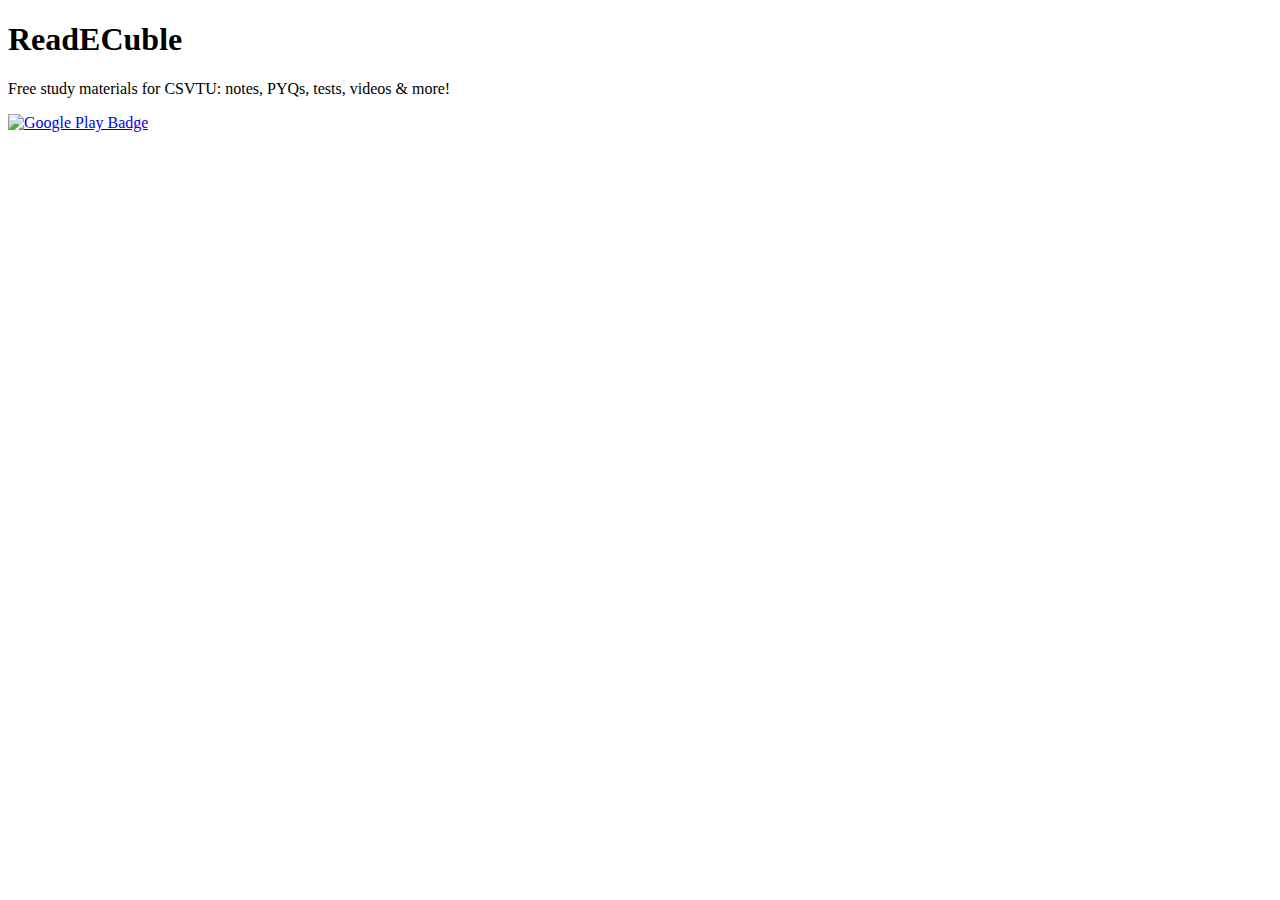
==== docs/index.html @ 8f1b451f "link to app changed" ====
<!DOCTYPE html>
<html lang="en">

<head>
    <meta charset="UTF-8" />
    <meta name="viewport" content="width=device-width, initial-scale=1.0" />
    <title>ReadECuble</title>
    <link rel="apple-touch-icon" sizes="180x180" href="favicon_io/apple-touch-icon.png">
    <link rel="icon" type="image/png" sizes="32x32" href="favicon_io/favicon-32x32.png">
    <link rel="icon" type="image/png" sizes="16x16" href="favicon_io/favicon-16x16.png">
    <link rel="manifest" href="favicon_io/site.webmanifest">
    <link rel="stylesheet" href="style.css">
</head>

<body>
    <header>
        <h1>ReadECuble</h1>
        <p>Free study materials for CSVTU: notes, PYQs, tests, videos &amp; more!</p>
        <a href="https://drive.google.com/uc?id=1nJQpp-di6byKD5WKXdqYm45djG_yMMxj&export=download" target="_blank" rel="noopener noreferrer">
            <img src="docs/favicon_io/google-play-badge.png" alt="Google Play Badge">
    </header>
</body>

</html>
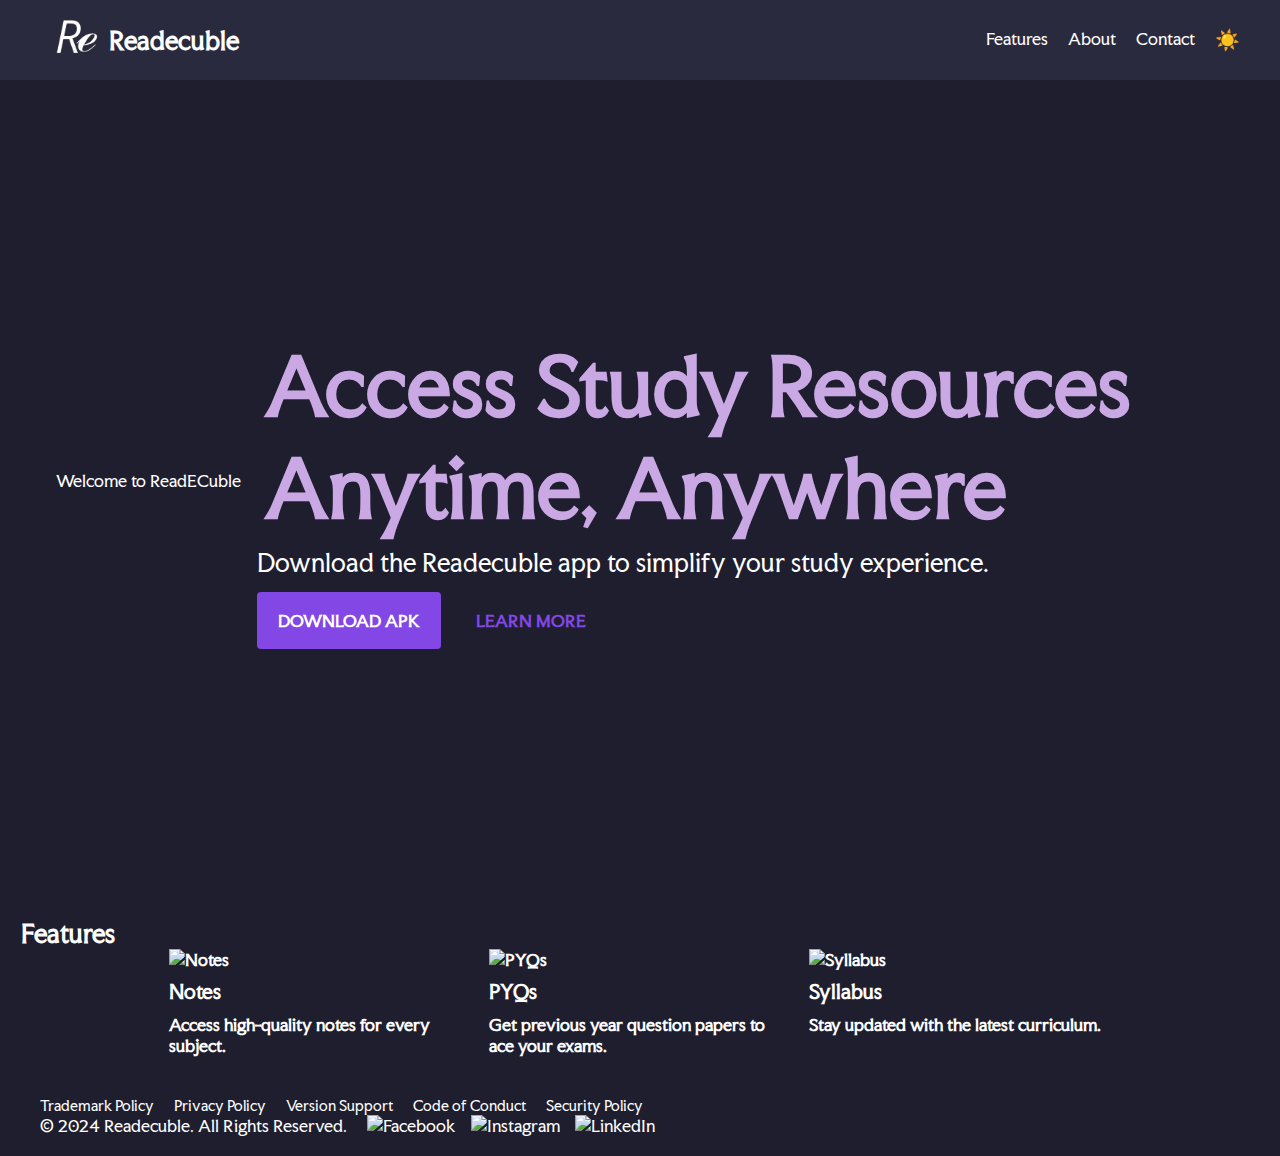
==== commit af3c239d: "download page" ====
--- a/docs/index.html
+++ b/docs/index.html
@@ -2,23 +2,102 @@
 <html lang="en">
 
 <head>
-    <meta charset="UTF-8" />
-    <meta name="viewport" content="width=device-width, initial-scale=1.0" />
-    <title>ReadECuble</title>
+    <meta charset="UTF-8">
+    <meta name="viewport" content="width=device-width, initial-scale=1.0">
+    <title>Readecuble</title>
     <link rel="apple-touch-icon" sizes="180x180" href="favicon_io/apple-touch-icon.png">
     <link rel="icon" type="image/png" sizes="32x32" href="favicon_io/favicon-32x32.png">
     <link rel="icon" type="image/png" sizes="16x16" href="favicon_io/favicon-16x16.png">
     <link rel="manifest" href="favicon_io/site.webmanifest">
-    <link rel="stylesheet" href="style.css">
+    <link rel="preconnect" href="https://fonts.googleapis.com">
+    <link rel="preconnect" href="https://fonts.gstatic.com" crossorigin>
+    <link
+        href="https://fonts.googleapis.com/css2?family=Faculty+Glyphic&family=Noto+Serif+Devanagari:wght@100..900&family=Noto+Serif:ital,wght@0,100..900;1,100..900&display=swap"
+        rel="stylesheet">
+    <link rel="stylesheet" href="styles.css">
+    <link rel="icon" href="assets/logo.png">
 </head>
 
 <body>
     <header>
-        <h1>ReadECuble</h1>
-        <p>Free study materials for CSVTU: notes, PYQs, tests, videos &amp; more!</p>
-        <a href="https://drive.google.com/uc?id=1nJQpp-di6byKD5WKXdqYm45djG_yMMxj&export=download" target="_blank" rel="noopener noreferrer">
-            <img src="docs/favicon_io/google-play-badge.png" alt="Google Play Badge">
+        <nav class="navbar">
+            <div class="logo">
+                <img src="assets/logo_white-1.png" alt="Readecuble Logo" class="logo-img">
+                <h1 class="logo-text">Readecuble</h1>
+            </div>
+            <div class="hamburger" onclick="toggleMenu()">
+                <span></span>
+                <span></span>
+                <span></span>
+            </div>
+            <ul class="nav-links">
+                <li><a href="#features">Features</a></li>
+                <li><a href="#about">About</a></li>
+                <li><a href="#contact">Contact</a></li>
+                <li><button class="theme-toggle" onclick="toggleTheme()">☀️</button></li>
+            </ul>
+        </nav>
     </header>
+    <main>
+        <!-- Main Hero Section -->
+        <section class="hero">
+            <div class="heroImg">
+                <img src="assets/android-chrome-512x512.png" alt="logo">
+                <span class="welcomeMsg">Welcome to ReadECuble</span>
+            </div>
+            <div class="hero-text">
+                <h1>Access Study Resources Anytime, Anywhere</h1>
+                <p>Download the Readecuble app to simplify your study experience.</p>
+                <div class="buttons">
+                    <a href="pages/download.html" class="btn primary-btn">Download APK</a>
+                    <a href="#features" class="btn secondary-btn">Learn More</a>
+                </div>
+            </div>
+        </section>
+
+        <!-- Features Section -->
+        <section id="features" class="features">
+            <h2>Features</h2>
+            <div class="features-grid">
+                <div class="feature">
+                    <img src="assets/icons/notes.png" alt="Notes">
+                    <h3>Notes</h3>
+                    <p>Access high-quality notes for every subject.</p>
+                </div>
+                <div class="feature">
+                    <img src="assets/icons/pyqs.png" alt="PYQs">
+                    <h3>PYQs</h3>
+                    <p>Get previous year question papers to ace your exams.</p>
+                </div>
+                <div class="feature">
+                    <img src="assets/icons/syllabus.png" alt="Syllabus">
+                    <h3>Syllabus</h3>
+                    <p>Stay updated with the latest curriculum.</p>
+                </div>
+            </div>
+        </section>
+    </main>
+
+    <footer>
+        <div class="footer-container">
+            <ul class="footer-links">
+                <li><a href="#trademark-policy">Trademark Policy</a></li>
+                <li><a href="#privacy-policy">Privacy Policy</a></li>
+                <li><a href="#version-support">Version Support</a></li>
+                <li><a href="#code-of-conduct">Code of Conduct</a></li>
+                <li><a href="#security-policy">Security Policy</a></li>
+            </ul>
+            <div class="footer-right">
+                <p>&copy; 2024 Readecuble. All Rights Reserved.</p>
+                <div class="social-icons">
+                    <a href="#"><img src="assets/icons/facebook.png" alt="Facebook"></a>
+                    <a href="#"><img src="assets/icons/instagram.png" alt="Instagram"></a>
+                    <a href="#"><img src="assets/icons/linkedin.png" alt="LinkedIn"></a>
+                </div>
+            </div>
+        </div>
+    </footer>
+    <script src="script.js"></script>
 </body>
 
 </html>--- a/docs/styles.css
+++ b/docs/styles.css
@@ -0,0 +1,387 @@
+.faculty-glyphic-regular {
+    font-family: "Faculty Glyphic", sans-serif;
+    font-weight: 400;
+    font-style: normal;
+}
+
+* {
+    margin: 0;
+    padding: 0;
+    box-sizing: border-box;
+}
+
+body {
+    margin: 0;
+    font-family: "Faculty Glyphic", sans-serif;
+    background-color: #1e1e2f;
+    color: #fff;
+    max-height: 100vh;
+    overflow-x: hidden;
+    max-width: 100vw;
+    display: flex;
+    flex-direction: column;
+}
+
+main {
+    flex: 1;
+}
+
+a {
+    text-decoration: none;
+    color: inherit;
+}
+
+nav img {
+    max-width: 100%;
+    height: auto;
+    scale: 0.4;
+}
+
+/* Logo Container Styling */
+.logo {
+    display: flex;
+    align-items: center;
+    gap: 13px;
+    padding: 1rem;
+}
+
+/* Logo Image Styling */
+.logo-img {
+    height: 40px;
+    width: auto;
+    scale: 1.7;
+}
+
+/* Logo Text Styling */
+.logo-text {
+    font-size: 24px;
+    /* Adjust text size */
+    font-weight: bold;
+    color: #ffffff;
+    /* Ensure text color matches your design */
+    margin: 0;
+    /* Remove default margins */
+}
+
+
+/* Header */
+.navbar {
+    display: flex;
+    justify-content: space-between;
+    align-items: center;
+    padding: 20px 40px;
+    background: #2a2a3e;
+    height: 5rem;
+    width: 100%;
+    position: fixed;
+    /* Keep the navbar at the top */
+    top: 0;
+    z-index: 10;
+}
+
+.nav-links {
+    list-style: none;
+    display: flex;
+    gap: 20px;
+}
+
+.nav-links li {
+    display: inline;
+}
+
+@media (max-width: 768px) {
+    .nav-links {
+        display: none;
+        flex-direction: column;
+        position: absolute;
+        top: 60px;
+        right: 20px;
+        background-color: #2e2e42;
+        padding: 20px;
+        border-radius: 8px;
+    }
+
+    .nav-links.active {
+        display: flex;
+    }
+
+    .nav-links li {
+        margin: 10px 0;
+    }
+
+    .hamburger {
+        display: flex;
+    }
+}
+
+.theme-toggle {
+    background: none;
+    border: none;
+    font-size: 20px;
+    cursor: pointer;
+}
+
+/* Hero Section */
+.hero {
+    display: flex;
+    align-items: center;
+    padding: 40px;
+    margin-top: 60px;
+    position: relative;
+    width: 100%;
+    height: calc(100vh - 60px);
+    justify-content: flex-end;
+    overflow: hidden;
+}
+
+.heroImg{
+    display: flex;
+    align-items: center;
+    gap: 13px;
+    padding: 1rem;
+}
+
+.hero-text {
+    flex: 1;
+}
+
+.hero img {
+    max-width: 100%;
+    height: auto;
+    scale: .35;
+    max-height: 100%;
+    max-width: 100%;
+    object-fit: cover;
+    position: absolute;
+    right: 92rem;
+    bottom: 27rem;
+    border-radius: 3rem;
+}
+
+.hero h1 {
+    font-size: 4.9rem;
+    color: #c9a8e4;
+    margin: 0.4rem 0.5rem 0.5rem 0.5rem;
+}
+
+.hero p {
+    font-size: 1.5rem;
+    margin: 0rem 0rem 2rem 0rem;
+}
+
+.buttons .btn {
+    padding: 18px 21px;
+    border-radius: 4px;
+    font-weight: bold;
+    margin-right: 10px;
+}
+
+.primary-btn {
+    background-color: #8247e5;
+    color: #fff;
+}
+
+.secondary-btn {
+    background-color: transparent;
+    border: 2px solid #8247e5;
+    color: #8247e5;
+}
+
+/* Features Section */
+.features {
+    padding: 18px 21px;
+    border-radius: 4px;
+    font-weight: bold;
+    margin-right: 10px;
+}
+
+.features-grid {
+    display: flex;
+    gap: 20px;
+    justify-content: center;
+}
+
+.feature {
+    max-width: 300px;
+}
+
+.feature img {
+    width: 50px;
+}
+
+.feature h3 {
+    margin: 10px 0;
+}
+
+/* Footer Container */
+footer {
+    background-color: #1e1e2e;
+    /* Dark background for footer */
+    color: #ffffff;
+    /* White text */
+    padding: 20px 40px;
+}
+
+.footer-container {
+    display: flex;
+    justify-content: space-between;
+    /* Space between the two sections */
+    align-items: center;
+    flex-wrap: wrap;
+    /* Adjust for smaller screens */
+}
+
+/* Footer Links Section */
+.footer-links {
+    list-style: none;
+    display: flex;
+    gap: 20px;
+    /* Space between links */
+    margin: 0;
+    padding: 0;
+}
+
+.footer-links li a {
+    text-decoration: none;
+    color: #ffffff;
+    font-size: 14px;
+}
+
+.footer-links li a:hover {
+    color: #a991f7;
+    /* Purple hover effect */
+}
+
+/* Social Icons Section */
+.footer-right {
+    display: flex;
+    align-items: center;
+    gap: 20px;
+    /* Space between text and icons */
+    text-align: right;
+    flex-wrap: wrap;
+}
+
+.social-icons {
+    display: flex;
+    gap: 15px;
+    /* Space between icons */
+}
+
+.social-icons img {
+    width: 20px;
+    /* Icon size */
+    height: 20px;
+}
+
+/* Responsive Design for Footer */
+@media (max-width: 768px) {
+    .footer-container {
+        flex-direction: column;
+        /* Stack sections vertically */
+        align-items: center;
+        text-align: center;
+    }
+
+    .footer-right {
+        margin-top: 20px;
+    }
+}
+
+/* Download Section */
+.download-section {
+    max-width: 800px;
+    margin: auto;
+}
+
+.download-section h1 {
+    font-size: 2.5rem;
+    color: #c9a8e4;
+    margin-bottom: 10px;
+}
+
+.download-section p {
+    font-size: 1rem;
+    margin-bottom: 20px;
+    color: #a9a9b9;
+}
+
+/* Card Container */
+.card-container {
+    display: flex;
+    gap: 20px;
+    justify-content: center;
+    flex-wrap: wrap;
+}
+
+/* Individual Cards */
+.card {
+    background-color: #2a2a3e;
+    border-radius: 10px;
+    padding: 20px;
+    width: 280px;
+    box-shadow: 0 4px 8px rgba(0, 0, 0, 0.2);
+    transition: transform 0.2s ease-in-out;
+    display: flex;
+    flex-direction: column;
+    align-items: center;
+}
+
+.card:hover {
+    transform: scale(1.05);
+}
+
+.card-icon {
+    width: 80px;
+    height: auto;
+    margin-bottom: 15px;
+}
+
+.card h2 {
+    font-size: 1.5rem;
+    color: #ffffff;
+    margin-bottom: 10px;
+}
+
+.card p {
+    font-size: 0.9rem;
+    color: #a9a9b9;
+    margin-bottom: 20px;
+    text-align: center;
+    line-height: 1.4;
+}
+
+/* Button Styling */
+.btn {
+    padding: 10px 20px;
+    font-size: 1rem;
+    font-weight: bold;
+    text-transform: uppercase;
+    border: none;
+    border-radius: 5px;
+    cursor: pointer;
+    text-decoration: none;
+}
+
+.primary-btn {
+    background-color: #8247e5;
+    color: #ffffff;
+    transition: background-color 0.3s ease;
+}
+
+.primary-btn:hover {
+    background-color: #c9a8e4;
+    color: #1e1e2f;
+}
+
+/* Responsive Design */
+@media (max-width: 768px) {
+    .card-container {
+        flex-direction: column;
+        align-items: center;
+    }
+
+    .card {
+        width: 90%;
+    }
+}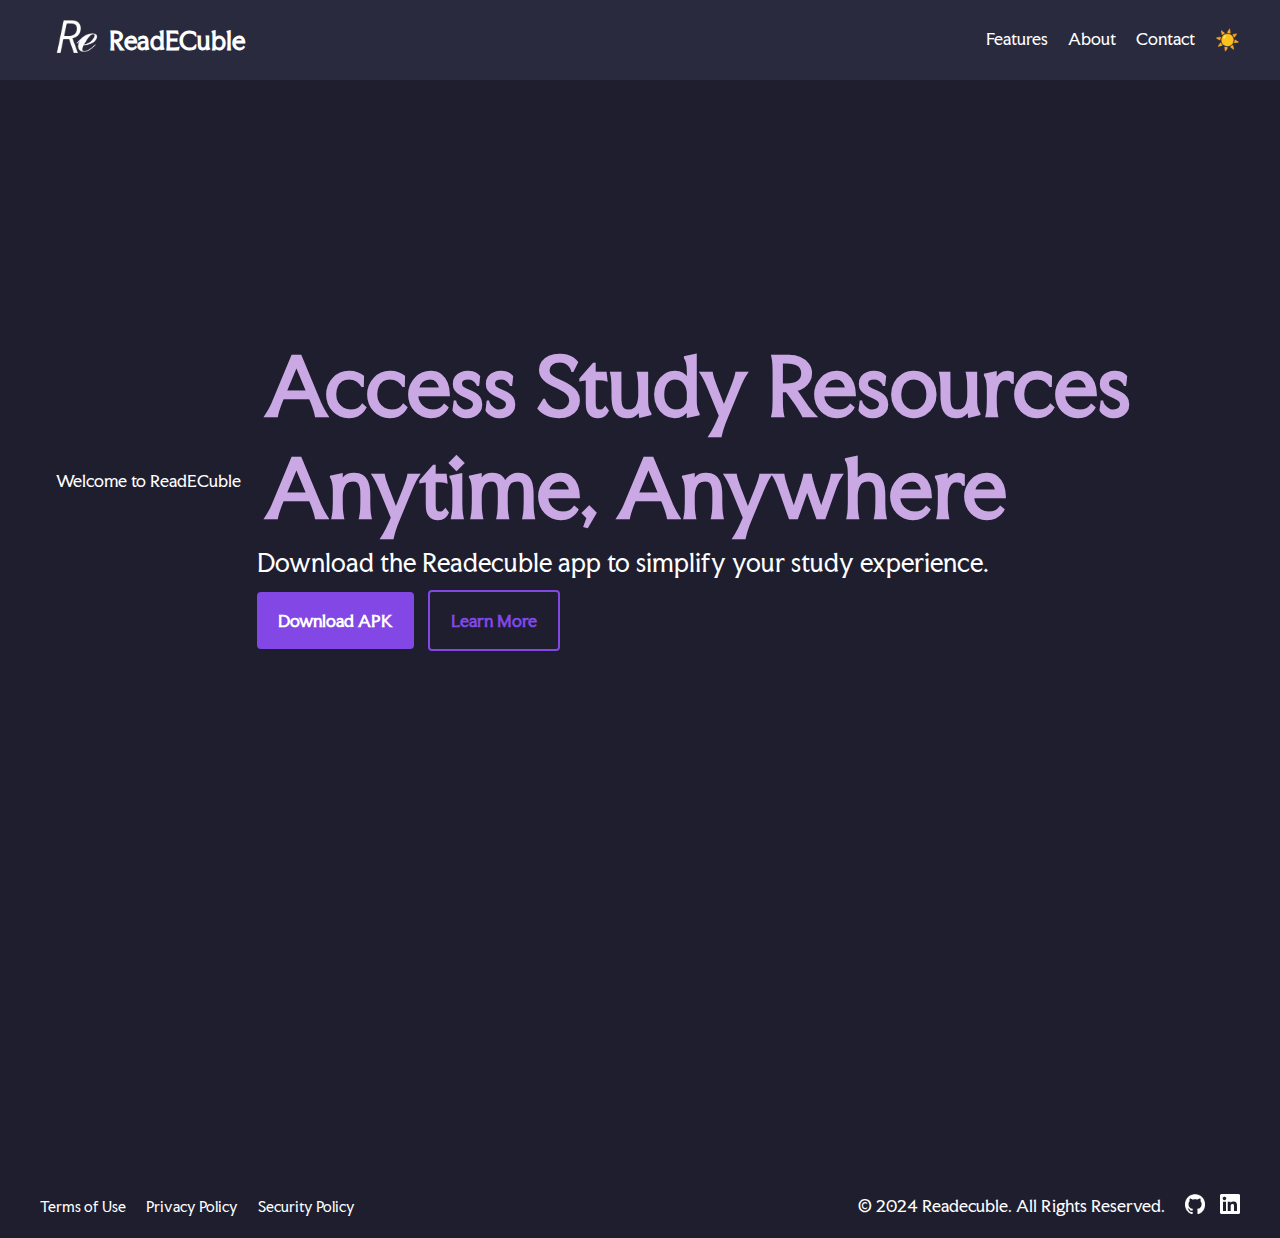
==== commit 933e1301: "terms and stuff" ====
--- a/docs/index.html
+++ b/docs/index.html
@@ -23,7 +23,7 @@
         <nav class="navbar">
             <div class="logo">
                 <img src="assets/logo_white-1.png" alt="Readecuble Logo" class="logo-img">
-                <h1 class="logo-text">Readecuble</h1>
+                <h1 class="logo-text">ReadECuble</h1>
             </div>
             <div class="hamburger" onclick="toggleMenu()">
                 <span></span>
@@ -56,7 +56,7 @@
         </section>
 
         <!-- Features Section -->
-        <section id="features" class="features">
+        <!-- <section id="features" class="features">
             <h2>Features</h2>
             <div class="features-grid">
                 <div class="feature">
@@ -75,24 +75,24 @@
                     <p>Stay updated with the latest curriculum.</p>
                 </div>
             </div>
-        </section>
+        </section> -->
     </main>
 
     <footer>
         <div class="footer-container">
             <ul class="footer-links">
-                <li><a href="#trademark-policy">Trademark Policy</a></li>
-                <li><a href="#privacy-policy">Privacy Policy</a></li>
-                <li><a href="#version-support">Version Support</a></li>
-                <li><a href="#code-of-conduct">Code of Conduct</a></li>
-                <li><a href="#security-policy">Security Policy</a></li>
+                <!-- <li><a href="#trademark-policy">Trademark Policy</a></li> -->
+                <li><a href="pages/LEGAL.html#terms-and-conditions">Terms of Use</a></li>
+                <li><a href="pages/LEGAL.html#privacy-policy">Privacy Policy</a></li>
+                <!-- <li><a href="pages/LEGAL.html">Code of Conduct</a></li> -->
+                <li><a href="pages/LEGAL.html#security-policy">Security Policy</a></li>
             </ul>
             <div class="footer-right">
                 <p>&copy; 2024 Readecuble. All Rights Reserved.</p>
                 <div class="social-icons">
-                    <a href="#"><img src="assets/icons/facebook.png" alt="Facebook"></a>
-                    <a href="#"><img src="assets/icons/instagram.png" alt="Instagram"></a>
-                    <a href="#"><img src="assets/icons/linkedin.png" alt="LinkedIn"></a>
+                    <!-- <a href="#"><img src="assets/icons/facebook.png" alt="Facebook"></a> -->
+                    <a href="https://github.com/gitbook78/ReadECuble"><img src="assets/github-mark/github-mark-white.png" alt="GitHub"></a>
+                    <a href="https://www.linkedin.com/company/readecuble/"><img src="assets/White/2x/In-White-34@2x.png" alt="LinkedIn"></a>
                 </div>
             </div>
         </div>
--- a/docs/styles.css
+++ b/docs/styles.css
@@ -87,6 +87,40 @@
 
 .nav-links li {
     display: inline;
+}
+
+.hamburger {
+    display: none;
+    flex-direction: column;
+    cursor: pointer;
+    gap: 5px;
+}
+
+.hamburger span {
+    background-color: white;
+    height: 3px;
+    width: 25px;
+}
+
+@media (max-width: 768px) {
+    .nav-links {
+        display: none;
+        flex-direction: column;
+        position: absolute;
+        top: 60px;
+        right: 10px;
+        background-color: #2a2a3e;
+        padding: 1rem;
+        border-radius: 5px;
+    }
+
+    .nav-links.active {
+        display: flex;
+    }
+
+    .hamburger {
+        display: flex;
+    }
 }
 
 @media (max-width: 768px) {
@@ -134,7 +168,7 @@
     overflow: hidden;
 }
 
-.heroImg{
+.heroImg {
     display: flex;
     align-items: center;
     gap: 13px;
@@ -220,6 +254,8 @@
     color: #ffffff;
     /* White text */
     padding: 20px 40px;
+    position: relative;
+    top: 17.1rem;
 }
 
 .footer-container {
@@ -286,102 +322,4 @@
     .footer-right {
         margin-top: 20px;
     }
-}
-
-/* Download Section */
-.download-section {
-    max-width: 800px;
-    margin: auto;
-}
-
-.download-section h1 {
-    font-size: 2.5rem;
-    color: #c9a8e4;
-    margin-bottom: 10px;
-}
-
-.download-section p {
-    font-size: 1rem;
-    margin-bottom: 20px;
-    color: #a9a9b9;
-}
-
-/* Card Container */
-.card-container {
-    display: flex;
-    gap: 20px;
-    justify-content: center;
-    flex-wrap: wrap;
-}
-
-/* Individual Cards */
-.card {
-    background-color: #2a2a3e;
-    border-radius: 10px;
-    padding: 20px;
-    width: 280px;
-    box-shadow: 0 4px 8px rgba(0, 0, 0, 0.2);
-    transition: transform 0.2s ease-in-out;
-    display: flex;
-    flex-direction: column;
-    align-items: center;
-}
-
-.card:hover {
-    transform: scale(1.05);
-}
-
-.card-icon {
-    width: 80px;
-    height: auto;
-    margin-bottom: 15px;
-}
-
-.card h2 {
-    font-size: 1.5rem;
-    color: #ffffff;
-    margin-bottom: 10px;
-}
-
-.card p {
-    font-size: 0.9rem;
-    color: #a9a9b9;
-    margin-bottom: 20px;
-    text-align: center;
-    line-height: 1.4;
-}
-
-/* Button Styling */
-.btn {
-    padding: 10px 20px;
-    font-size: 1rem;
-    font-weight: bold;
-    text-transform: uppercase;
-    border: none;
-    border-radius: 5px;
-    cursor: pointer;
-    text-decoration: none;
-}
-
-.primary-btn {
-    background-color: #8247e5;
-    color: #ffffff;
-    transition: background-color 0.3s ease;
-}
-
-.primary-btn:hover {
-    background-color: #c9a8e4;
-    color: #1e1e2f;
-}
-
-/* Responsive Design */
-@media (max-width: 768px) {
-    .card-container {
-        flex-direction: column;
-        align-items: center;
-    }
-
-    .card {
-        width: 90%;
-    }
 }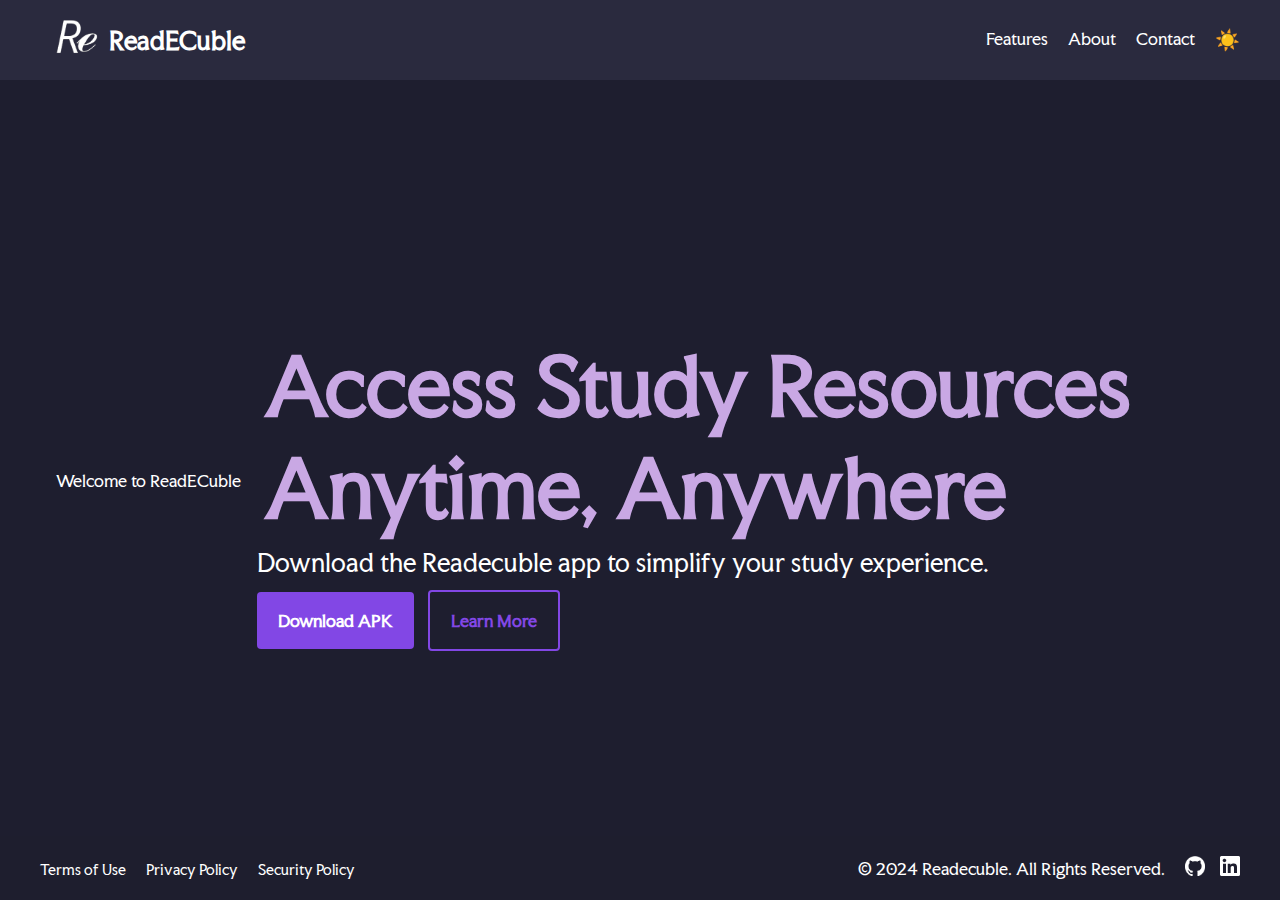
==== commit a2b48cdf: "UI enhanccement" ====
--- a/docs/index.html
+++ b/docs/index.html
@@ -15,7 +15,6 @@
         href="https://fonts.googleapis.com/css2?family=Faculty+Glyphic&family=Noto+Serif+Devanagari:wght@100..900&family=Noto+Serif:ital,wght@0,100..900;1,100..900&display=swap"
         rel="stylesheet">
     <link rel="stylesheet" href="styles.css">
-    <link rel="icon" href="assets/logo.png">
 </head>
 
 <body>
@@ -34,15 +33,18 @@
                 <li><a href="#features">Features</a></li>
                 <li><a href="#about">About</a></li>
                 <li><a href="#contact">Contact</a></li>
-                <li><button class="theme-toggle" onclick="toggleTheme()">☀️</button></li>
+                <li>
+                    <button class="theme-toggle" onclick="toggleTheme()">☀️</button>
+                </li>
             </ul>
         </nav>
     </header>
+
     <main>
-        <!-- Main Hero Section -->
+        <!-- Hero Section -->
         <section class="hero">
             <div class="heroImg">
-                <img src="assets/android-chrome-512x512.png" alt="logo">
+                <img src="assets/android-chrome-512x512.png" alt="Readecuble logo">
                 <span class="welcomeMsg">Welcome to ReadECuble</span>
             </div>
             <div class="hero-text">
@@ -54,45 +56,24 @@
                 </div>
             </div>
         </section>
-
-        <!-- Features Section -->
-        <!-- <section id="features" class="features">
-            <h2>Features</h2>
-            <div class="features-grid">
-                <div class="feature">
-                    <img src="assets/icons/notes.png" alt="Notes">
-                    <h3>Notes</h3>
-                    <p>Access high-quality notes for every subject.</p>
-                </div>
-                <div class="feature">
-                    <img src="assets/icons/pyqs.png" alt="PYQs">
-                    <h3>PYQs</h3>
-                    <p>Get previous year question papers to ace your exams.</p>
-                </div>
-                <div class="feature">
-                    <img src="assets/icons/syllabus.png" alt="Syllabus">
-                    <h3>Syllabus</h3>
-                    <p>Stay updated with the latest curriculum.</p>
-                </div>
-            </div>
-        </section> -->
     </main>
 
     <footer>
         <div class="footer-container">
             <ul class="footer-links">
-                <!-- <li><a href="#trademark-policy">Trademark Policy</a></li> -->
                 <li><a href="pages/LEGAL.html#terms-and-conditions">Terms of Use</a></li>
                 <li><a href="pages/LEGAL.html#privacy-policy">Privacy Policy</a></li>
-                <!-- <li><a href="pages/LEGAL.html">Code of Conduct</a></li> -->
                 <li><a href="pages/LEGAL.html#security-policy">Security Policy</a></li>
             </ul>
             <div class="footer-right">
                 <p>&copy; 2024 Readecuble. All Rights Reserved.</p>
                 <div class="social-icons">
-                    <!-- <a href="#"><img src="assets/icons/facebook.png" alt="Facebook"></a> -->
-                    <a href="https://github.com/gitbook78/ReadECuble"><img src="assets/github-mark/github-mark-white.png" alt="GitHub"></a>
-                    <a href="https://www.linkedin.com/company/readecuble/"><img src="assets/White/2x/In-White-34@2x.png" alt="LinkedIn"></a>
+                    <a href="https://github.com/gitbook78/ReadECuble">
+                        <img src="assets/github-mark/github-mark-white.png" alt="GitHub">
+                    </a>
+                    <a href="https://www.linkedin.com/company/readecuble/">
+                        <img src="assets/White/2x/In-White-34@2x.png" alt="LinkedIn">
+                    </a>
                 </div>
             </div>
         </div>
@@ -100,4 +81,4 @@
     <script src="script.js"></script>
 </body>
 
-</html>+</html>
--- a/docs/styles.css
+++ b/docs/styles.css
@@ -255,7 +255,7 @@
     /* White text */
     padding: 20px 40px;
     position: relative;
-    top: 17.1rem;
+    bottom: 4rem;
 }
 
 .footer-container {
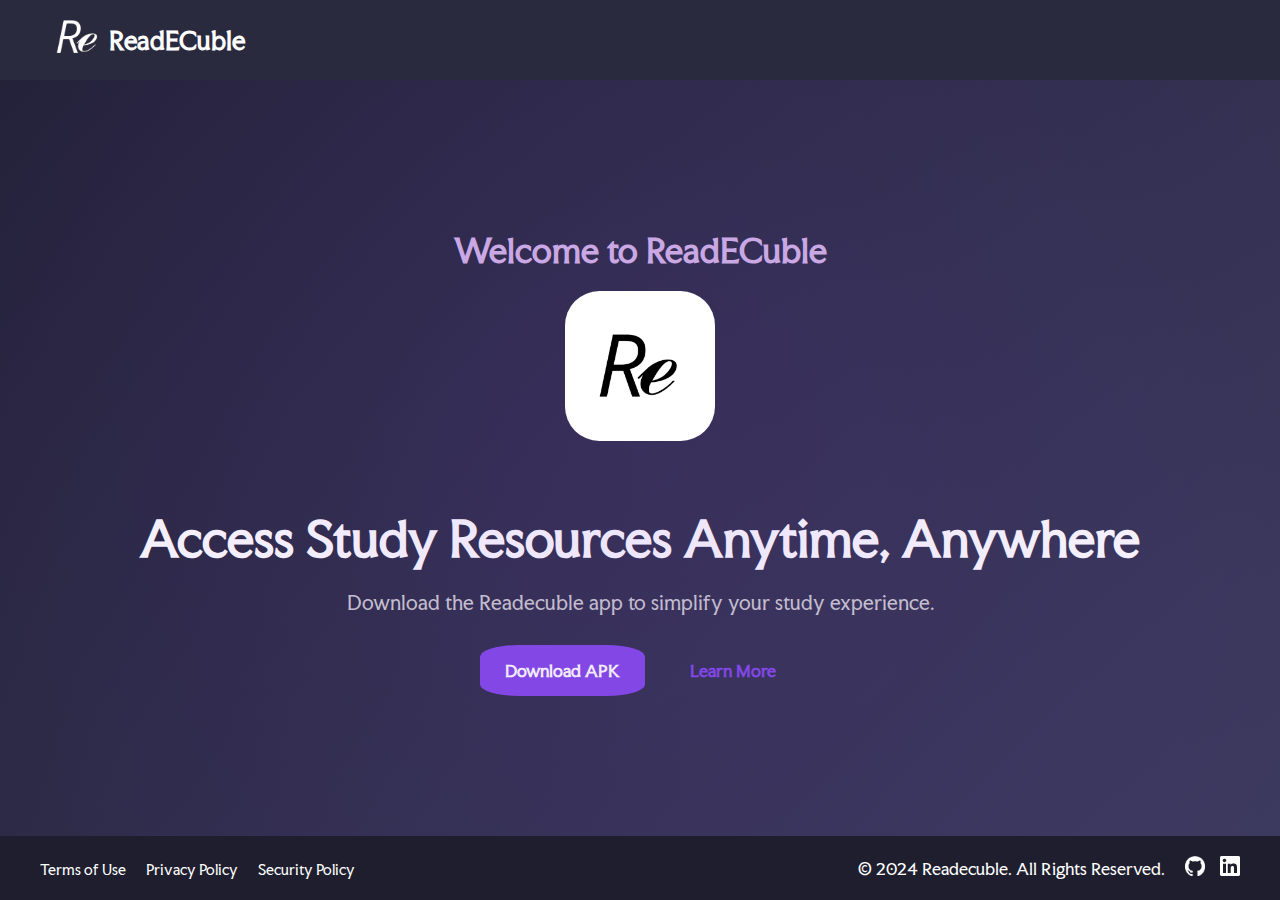
==== commit cda0b0c0: "furthur UI enhansment" ====
--- a/docs/index.html
+++ b/docs/index.html
@@ -24,7 +24,7 @@
                 <img src="assets/logo_white-1.png" alt="Readecuble Logo" class="logo-img">
                 <h1 class="logo-text">ReadECuble</h1>
             </div>
-            <div class="hamburger" onclick="toggleMenu()">
+            <!-- <div class="hamburger" onclick="toggleMenu()">
                 <span></span>
                 <span></span>
                 <span></span>
@@ -32,10 +32,10 @@
             <ul class="nav-links">
                 <li><a href="#features">Features</a></li>
                 <li><a href="#about">About</a></li>
-                <li><a href="#contact">Contact</a></li>
-                <li>
+                <li><a href="#contact">Contact</a></li> -->
+                <!-- <li>
                     <button class="theme-toggle" onclick="toggleTheme()">☀️</button>
-                </li>
+                </li> -->
             </ul>
         </nav>
     </header>
@@ -44,8 +44,8 @@
         <!-- Hero Section -->
         <section class="hero">
             <div class="heroImg">
-                <img src="assets/android-chrome-512x512.png" alt="Readecuble logo">
                 <span class="welcomeMsg">Welcome to ReadECuble</span>
+                <img src="assets/android-chrome-512x512.png" alt="logo">
             </div>
             <div class="hero-text">
                 <h1>Access Study Resources Anytime, Anywhere</h1>
@@ -55,7 +55,7 @@
                     <a href="#features" class="btn secondary-btn">Learn More</a>
                 </div>
             </div>
-        </section>
+        </section>        
     </main>
 
     <footer>
@@ -81,4 +81,4 @@
     <script src="script.js"></script>
 </body>
 
-</html>
+</html>--- a/docs/styles.css
+++ b/docs/styles.css
@@ -13,13 +13,38 @@
 body {
     margin: 0;
     font-family: "Faculty Glyphic", sans-serif;
-    background-color: #1e1e2f;
+    /* background-color: #1e1e2f; */
     color: #fff;
     max-height: 100vh;
     overflow-x: hidden;
     max-width: 100vw;
     display: flex;
     flex-direction: column;
+    background: linear-gradient(135deg, #1e1e2f, #3a3a5a);
+    background-attachment: fixed;
+    overflow-x: hidden;
+}
+
+.hero::before {
+    content: '';
+    position: absolute;
+    width: 200%;
+    height: 200%;
+    top: -50%;
+    left: -50%;
+    background: radial-gradient(circle, rgba(130, 71, 229, 0.15), transparent 70%);
+    animation: rotateBg 8s linear infinite;
+    z-index: 0;
+}
+
+@keyframes rotateBg {
+    from {
+        transform: rotate(0deg);
+    }
+
+    to {
+        transform: rotate(360deg);
+    }
 }
 
 main {
@@ -155,59 +180,81 @@
     cursor: pointer;
 }
 
-/* Hero Section */
 .hero {
     display: flex;
     align-items: center;
-    padding: 40px;
-    margin-top: 60px;
+    justify-content: center;
+    flex-direction: column;
+    padding: 40px 20px;
+    height: 100vh;
+    background: linear-gradient(135deg, #1e1e2f, #3a3a5a);
+    color: #fff;
+    text-align: center;
     position: relative;
-    width: 100%;
-    height: calc(100vh - 60px);
-    justify-content: flex-end;
     overflow: hidden;
 }
 
 .heroImg {
-    display: flex;
-    align-items: center;
-    gap: 13px;
+    position: relative;
+    margin-bottom: 30px;
+    display: flex;
+    flex-direction: column; /* Stack items vertically */
+    align-items: center;    /* Center items horizontally */
+    gap: 10px;              /* Space between elements */
     padding: 1rem;
 }
 
-.hero-text {
-    flex: 1;
-}
-
-.hero img {
-    max-width: 100%;
-    height: auto;
-    scale: .35;
-    max-height: 100%;
-    max-width: 100%;
+.heroImg img {
+    width: 150px;
+    height: 150px;
     object-fit: cover;
-    position: absolute;
-    right: 92rem;
-    bottom: 27rem;
-    border-radius: 3rem;
+    border-radius: 23%;
+    animation: float 4s infinite ease-in-out;
+}
+
+.heroImg  {
+    font-size: 1.5rem;
+    margin-top: 10px;
+    color: #c9a8e4;
+    font-weight: bold;
+    animation: fadeIn 2s ease-in-out;
+}
+
+.welcomeMsg {
+    font-size: 2rem;
+    color: #c9a8e4; /* Matches your hero heading color */
+    font-weight: bold;
+    text-align: center;
+    margin-bottom: 10px; /* Add some space between the message and the logo */
 }
 
 .hero h1 {
-    font-size: 4.9rem;
-    color: #c9a8e4;
-    margin: 0.4rem 0.5rem 0.5rem 0.5rem;
+    font-size: 3rem;
+    font-weight: bold;
+    margin: 20px 0;
+    color: #fff;
 }
 
 .hero p {
-    font-size: 1.5rem;
-    margin: 0rem 0rem 2rem 0rem;
-}
-
-.buttons .btn {
-    padding: 18px 21px;
-    border-radius: 4px;
-    font-weight: bold;
-    margin-right: 10px;
+    font-size: 1.2rem;
+    margin-bottom: 30px;
+    color: #ccc;
+}
+
+.hero .buttons {
+    display: flex;
+    justify-content: center;
+    gap: 20px;
+}
+
+.hero .btn {
+    padding: 15px 25px;
+    border: none;
+    border-radius: 23%;
+    font-size: 1rem;
+    cursor: pointer;
+    font-weight: bold;
+    transition: transform 0.3s ease, background 0.3s ease;
 }
 
 .primary-btn {
@@ -215,11 +262,47 @@
     color: #fff;
 }
 
+.primary-btn:hover {
+    background-color: #9a63f2;
+    transform: scale(1.1);
+}
+
 .secondary-btn {
-    background-color: transparent;
+    background: transparent;
     border: 2px solid #8247e5;
     color: #8247e5;
 }
+
+.secondary-btn:hover {
+    background-color: #8247e5;
+    color: #fff;
+    transform: scale(1.1);
+}
+
+/* Floating Animation */
+@keyframes float {
+
+    0%,
+    100% {
+        transform: translateY(0);
+    }
+
+    50% {
+        transform: translateY(-10px);
+    }
+}
+
+/* Fade-In Animation */
+@keyframes fadeIn {
+    from {
+        opacity: 0;
+    }
+
+    to {
+        opacity: 1;
+    }
+}
+
 
 /* Features Section */
 .features {
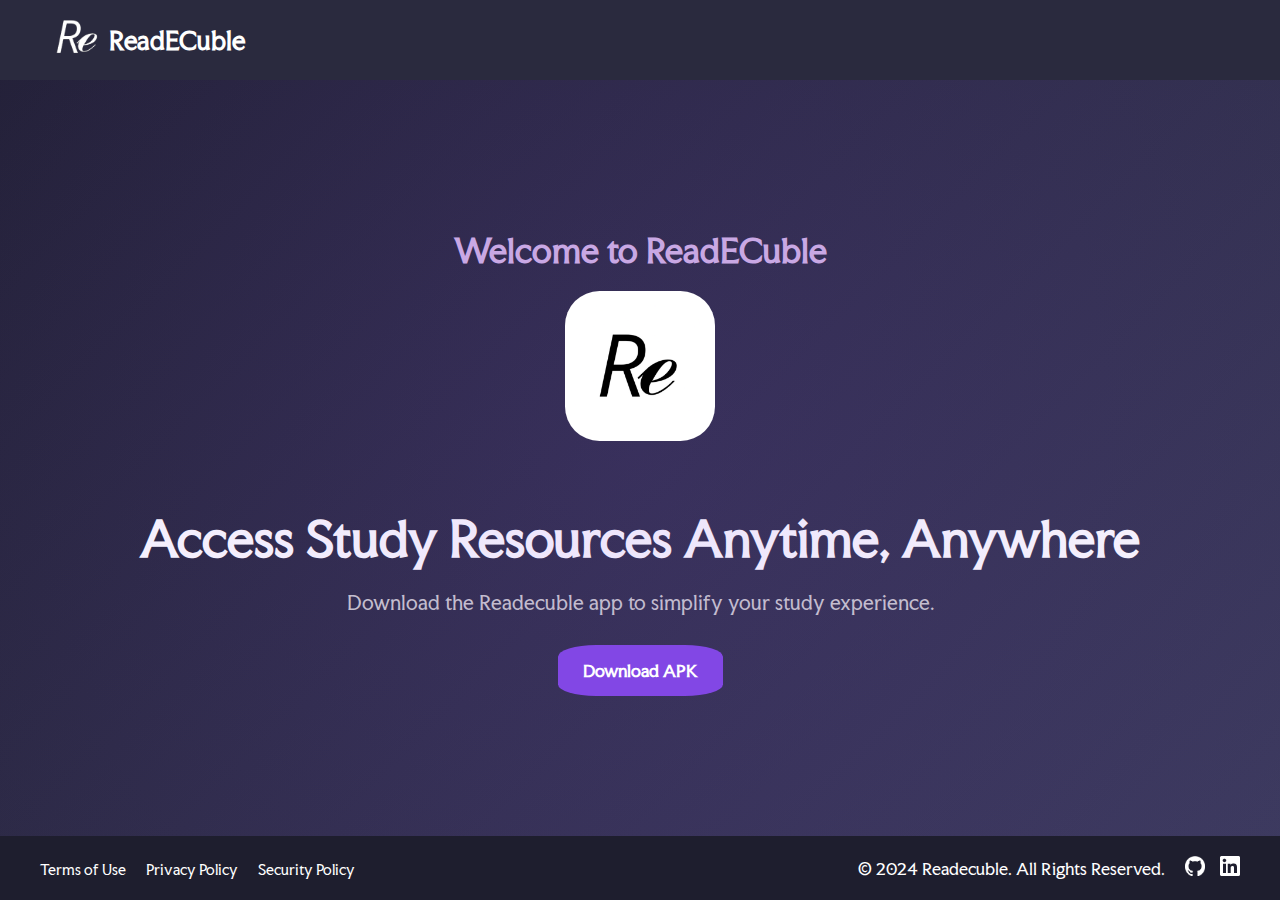
==== commit 98b2772d: "remove lern more" ====
--- a/docs/index.html
+++ b/docs/index.html
@@ -52,7 +52,7 @@
                 <p>Download the Readecuble app to simplify your study experience.</p>
                 <div class="buttons">
                     <a href="pages/download.html" class="btn primary-btn">Download APK</a>
-                    <a href="#features" class="btn secondary-btn">Learn More</a>
+                    <!-- <a href="#features" class="btn secondary-btn">Learn More</a> -->
                 </div>
             </div>
         </section>        
--- a/docs/styles.css
+++ b/docs/styles.css
@@ -254,12 +254,18 @@
     font-size: 1rem;
     cursor: pointer;
     font-weight: bold;
-    transition: transform 0.3s ease, background 0.3s ease;
+    transition: transform 0.3s ease, background-color 0.3s ease;
+}
+
+.buttons .btn {
+    position: relative;
+    z-index: 10; /* Ensures the button is on top */
 }
 
 .primary-btn {
     background-color: #8247e5;
     color: #fff;
+    text-decoration: none;
 }
 
 .primary-btn:hover {
@@ -267,10 +273,12 @@
     transform: scale(1.1);
 }
 
+/* Secondary Button */
 .secondary-btn {
     background: transparent;
     border: 2px solid #8247e5;
     color: #8247e5;
+    text-decoration: none;
 }
 
 .secondary-btn:hover {
@@ -278,6 +286,7 @@
     color: #fff;
     transform: scale(1.1);
 }
+
 
 /* Floating Animation */
 @keyframes float {
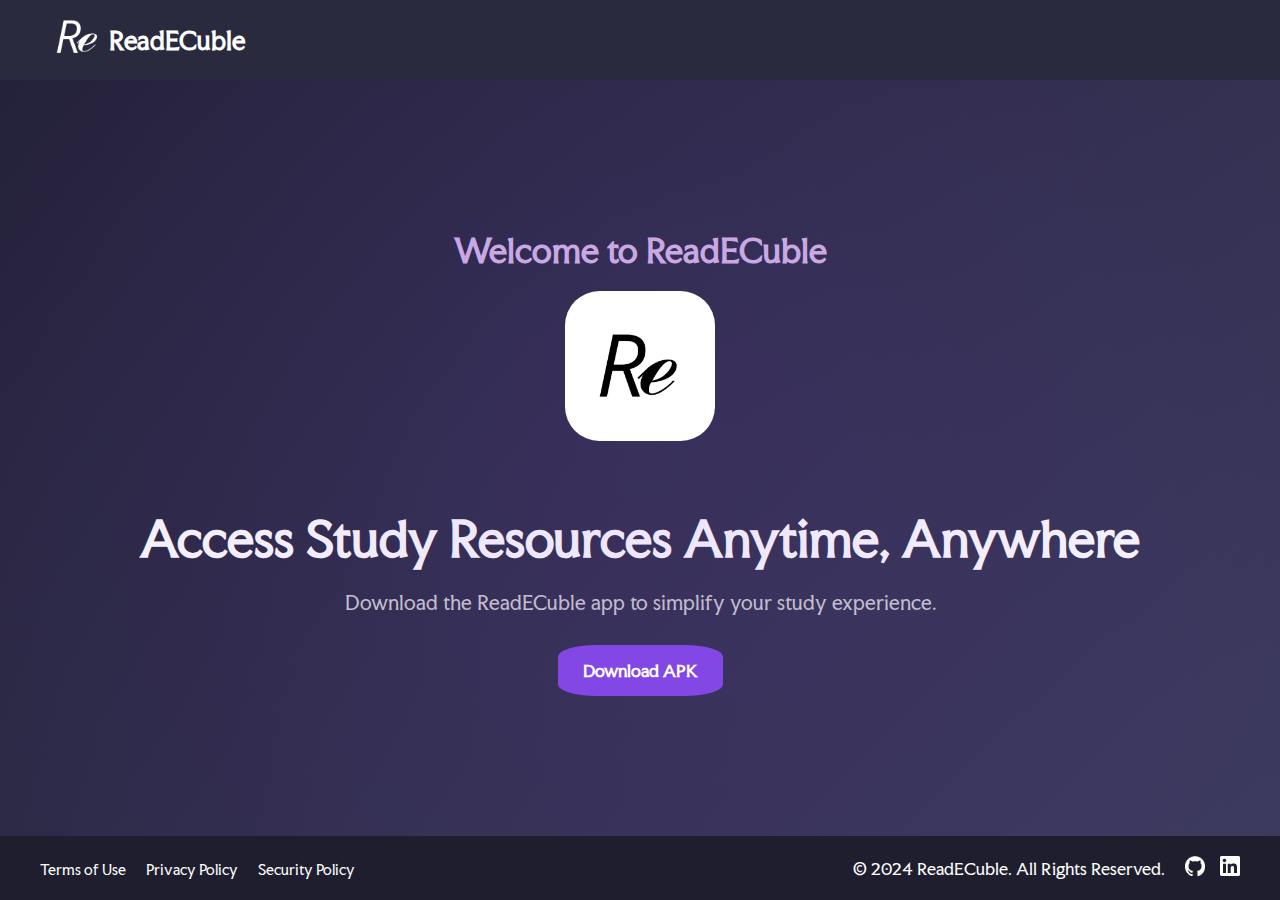
==== commit 862e13e0: "Update names index.html" ====
--- a/docs/index.html
+++ b/docs/index.html
@@ -4,7 +4,7 @@
 <head>
     <meta charset="UTF-8">
     <meta name="viewport" content="width=device-width, initial-scale=1.0">
-    <title>Readecuble</title>
+    <title>ReadECuble</title>
     <link rel="apple-touch-icon" sizes="180x180" href="favicon_io/apple-touch-icon.png">
     <link rel="icon" type="image/png" sizes="32x32" href="favicon_io/favicon-32x32.png">
     <link rel="icon" type="image/png" sizes="16x16" href="favicon_io/favicon-16x16.png">
@@ -49,7 +49,7 @@
             </div>
             <div class="hero-text">
                 <h1>Access Study Resources Anytime, Anywhere</h1>
-                <p>Download the Readecuble app to simplify your study experience.</p>
+                <p>Download the ReadECuble app to simplify your study experience.</p>
                 <div class="buttons">
                     <a href="pages/download.html" class="btn primary-btn">Download APK</a>
                     <!-- <a href="#features" class="btn secondary-btn">Learn More</a> -->
@@ -66,7 +66,7 @@
                 <li><a href="pages/LEGAL.html#security-policy">Security Policy</a></li>
             </ul>
             <div class="footer-right">
-                <p>&copy; 2024 Readecuble. All Rights Reserved.</p>
+                <p>&copy; 2024 ReadECuble. All Rights Reserved.</p>
                 <div class="social-icons">
                     <a href="https://github.com/gitbook78/ReadECuble">
                         <img src="assets/github-mark/github-mark-white.png" alt="GitHub">
@@ -81,4 +81,4 @@
     <script src="script.js"></script>
 </body>
 
-</html>+</html>
